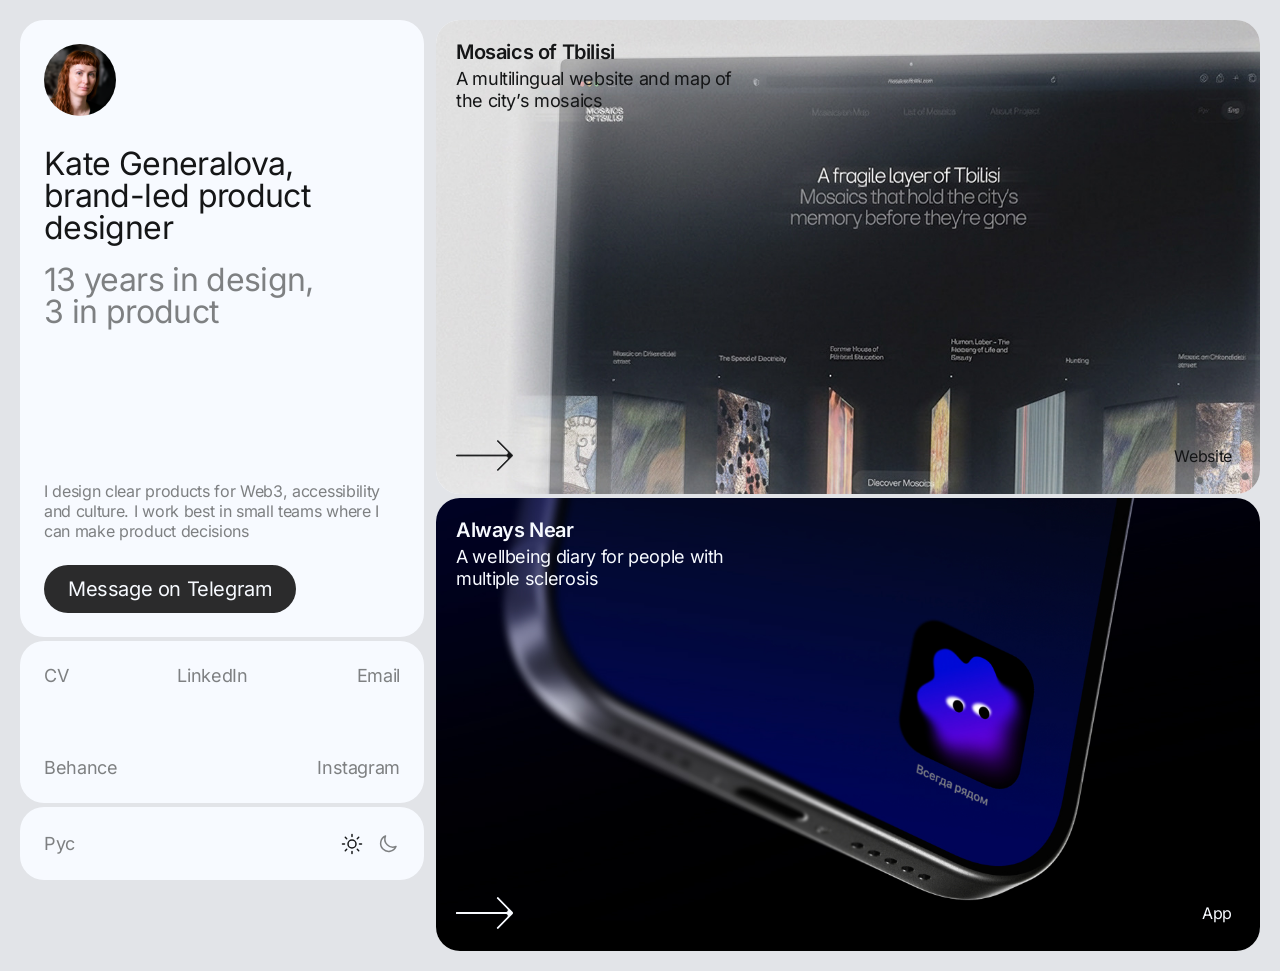
==== index.html @ 85a53da7 "Portfolio site Co-Authored-By: Claude Opus 5.5 <noreply@anthropic.com>" ====
<!doctype html>
<html lang="en">
<head>
<meta charset="utf-8">
<meta name="viewport" content="width=device-width, initial-scale=1">
<meta http-equiv="Content-Security-Policy" content="default-src 'self'; img-src 'self' data:; media-src 'self'; style-src 'self'; script-src 'self'; font-src 'self'; connect-src 'none'; object-src 'none'; base-uri 'none'; form-action 'none'">
<meta name="referrer" content="strict-origin-when-cross-origin">
<title>Катерина Генералова, продуктовый дизайнер</title>
<link rel="stylesheet" href="css/tokens.css">
<link rel="stylesheet" href="css/styles.css">
<script src="js/theme.js"></script>
<script src="js/app.js" defer></script>
</head>
<body>
<svg class="svg-defs" width="0" height="0" aria-hidden="true" focusable="false"><filter id="tint-light" color-interpolation-filters="sRGB"><feColorMatrix type="matrix" values="0 0 0 0 0.9686  0 0 0 0 0.9804  0 0 0 0 1  0 0 0 1 0"/></filter></svg>
<a class="skip-link" href="#projects" data-i18n="skip">К содержимому</a>

<div class="layout">

  <!-- Mobile header (hidden on desktop). Figma 73:3357 -->
  <header class="panel mobile-head">
    <a class="nav-link t-link-24" href="https://drive.google.com/file/d/1fg4uXJg_R9ozg3dvVXu9_5D3tAVqgk2d/view" data-cv rel="noopener noreferrer" target="_blank" data-i18n="cv">CV</a>
    <!-- Figma 75:3471: Telegram button appears here once the profile button scrolls out of view (js/app.js) -->
    <a class="btn btn-small head-btn" href="https://t.me/Kate_Ge" target="_blank" rel="noopener noreferrer" data-i18n="btn_tg" tabindex="-1" aria-hidden="true">Message on Telegram</a>
    <button class="menu-btn" type="button" aria-label="Меню" data-i18n-aria="menu" aria-expanded="false" aria-controls="mobile-menu"><img src="assets/menu.svg" width="32" height="32" alt=""></button>
    <!-- Menu contents: same links as the desktop links panel, without CV. Layout inside is not in Figma, built from the desktop link style -->
    <ul class="mobile-menu" id="mobile-menu" hidden>
      <li><a class="nav-link t-link-24" href="https://www.linkedin.com/in/kate-generalova/" target="_blank" rel="noopener noreferrer">LinkedIn</a></li>
      <li><a class="nav-link t-link-24" href="mailto:kate.ge.dsgn@gmail.com">Email</a></li>
      <li><a class="nav-link t-link-24" href="https://www.behance.net/katya-generalova" target="_blank" rel="noopener noreferrer">Behance</a></li>
      <li><a class="nav-link t-link-24" href="https://www.instagram.com/ka_te_ge/" target="_blank" rel="noopener noreferrer">Instagram</a></li>
      <li><button class="nav-link t-link-24 lang-btn" type="button" data-lang-toggle>Eng</button></li>
      <li class="mobile-theme"><div class="theme-switch" role="group" aria-label="Тема" data-i18n-aria="theme_label">
          <button class="theme-btn" type="button" data-theme-set="light" aria-pressed="false" aria-label="Светлая тема" data-i18n-aria="theme_light"><svg class="theme-icon" width="24" height="24" viewBox="0 0 24 24" fill="none" stroke="currentColor" stroke-width="1.5" stroke-linecap="round" stroke-linejoin="round" aria-hidden="true" focusable="false"><circle cx="12" cy="12" r="4"/><path d="M12 2.5v2M12 19.5v2M2.5 12h2M19.5 12h2M5.3 5.3l1.4 1.4M17.3 17.3l1.4 1.4M5.3 18.7l1.4-1.4M17.3 6.7l1.4-1.4"/></svg></button>
          <button class="theme-btn" type="button" data-theme-set="dark" aria-pressed="false" aria-label="Тёмная тема" data-i18n-aria="theme_dark"><svg class="theme-icon" width="24" height="24" viewBox="0 0 24 24" fill="none" stroke="currentColor" stroke-width="1.5" stroke-linecap="round" stroke-linejoin="round" aria-hidden="true" focusable="false"><path d="M20 14.5A8 8 0 0 1 9.5 4a8 8 0 1 0 10.5 10.5z"/></svg></button>
        </div></li>
    </ul>
  </header>

  <aside class="sidebar">
    <section class="panel profile" aria-label="Профиль" data-i18n-aria="profile_label">
      <div class="profile-top">
        <img class="avatar" src="assets/avatar.png" width="72" height="72" alt="" data-i18n-alt="avatar">
        <h1 class="profile-name"><span class="t-heading-32 name" data-i18n="name">Катерина Генералова, продуктовый дизайнер с бренд-бэкграундом</span> <span class="t-heading-32 subtitle" data-i18n="subtitle">13 лет в дизайне,
3 года в продукте</span></h1>
      </div>
      <div class="profile-bottom">
        <p class="bio t-tag-16" data-i18n="bio">Проектирую понятные продукты: Web3, доступность, культура. Лучше всего работаю в небольших командах, где можно принимать продуктовые решения</p>
        <a class="btn" href="https://t.me/Kate_Ge" target="_blank" rel="noopener noreferrer" data-i18n="btn_tg">написать в Telegram</a>
      </div>
    </section>

    <nav class="panel links" aria-label="Ссылки" data-i18n-aria="links_label">
      <ul class="links-row">
        <li><a class="nav-link t-link-24" href="https://drive.google.com/file/d/1fg4uXJg_R9ozg3dvVXu9_5D3tAVqgk2d/view" data-cv rel="noopener noreferrer" target="_blank" data-i18n="cv">CV</a></li>
        <li><a class="nav-link t-link-24" href="https://www.linkedin.com/in/kate-generalova/" target="_blank" rel="noopener noreferrer">LinkedIn</a></li>
        <li><a class="nav-link t-link-24" href="mailto:kate.ge.dsgn@gmail.com">Email</a></li>
      </ul>
      <ul class="links-row">
        <li><a class="nav-link t-link-24" href="https://www.behance.net/katya-generalova" target="_blank" rel="noopener noreferrer">Behance</a></li>
        <li><a class="nav-link t-link-24" href="https://www.instagram.com/ka_te_ge/" target="_blank" rel="noopener noreferrer">Instagram</a></li>
      </ul>
    </nav>

    <!-- Figma final 2, 169:4164: language and theme sit in the bottom panel on desktop -->
    <div class="panel settings">
      <button class="nav-link t-link-24 lang-btn" type="button" data-lang-toggle>Eng</button>
      <div class="theme-switch" role="group" aria-label="Тема" data-i18n-aria="theme_label">
        <button class="theme-btn" type="button" data-theme-set="light" aria-pressed="false" aria-label="Светлая тема" data-i18n-aria="theme_light"><svg class="theme-icon" width="24" height="24" viewBox="0 0 24 24" fill="none" stroke="currentColor" stroke-width="1.5" stroke-linecap="round" stroke-linejoin="round" aria-hidden="true" focusable="false"><circle cx="12" cy="12" r="4"/><path d="M12 2.5v2M12 19.5v2M2.5 12h2M19.5 12h2M5.3 5.3l1.4 1.4M17.3 17.3l1.4 1.4M5.3 18.7l1.4-1.4M17.3 6.7l1.4-1.4"/></svg></button>
        <button class="theme-btn" type="button" data-theme-set="dark" aria-pressed="false" aria-label="Тёмная тема" data-i18n-aria="theme_dark"><svg class="theme-icon" width="24" height="24" viewBox="0 0 24 24" fill="none" stroke="currentColor" stroke-width="1.5" stroke-linecap="round" stroke-linejoin="round" aria-hidden="true" focusable="false"><path d="M20 14.5A8 8 0 0 1 9.5 4a8 8 0 1 0 10.5 10.5z"/></svg></button>
      </div>
    </div>
  </aside>

  <main id="projects" class="projects projects-home" tabindex="-1">
    <a class="project-card has-cover" href="case_mosaics.html">
      <img class="card-cover" src="assets/mosaics/cover-main.jpg" width="1200" height="690" alt="" aria-hidden="true">
      <div class="card-text"><h2 class="t-title-20" data-i18n="m_title">Мозаики Тбилиси</h2><p class="t-desc-20" data-i18n="m_desc">Мультиязычный сайт и карта мозаик города</p></div>
      <span class="arrow-box"><span class="arrow-wrap"><img class="arrow" src="assets/arrow.svg" alt="" width="57.43" height="31.12"></span></span>
      <ul class="tags"><li class="tag t-tag-16" data-i18n="m_tag">Сайт</li></ul>
    </a>
    <a class="project-card has-cover cover-dark" href="case_a11y.html">
      <img class="card-cover" src="assets/a11y/cover-main.jpg" width="1200" height="660" alt="" aria-hidden="true">
      <div class="card-text"><h2 class="t-title-20" data-i18n="a_title">Всегда рядом</h2><p class="t-desc-20" data-i18n="a_card_desc">Дневник самочувствия для людей с рассеянным склерозом</p></div>
      <span class="arrow-box"><span class="arrow-wrap"><img class="arrow" src="assets/arrow.svg" alt="" width="57.43" height="31.12"></span></span>
      <ul class="tags"><li class="tag t-tag-16" data-i18n="a_tag">Приложение</li></ul>
    </a>
    <!-- PLACEHOLDER CARDS, hidden for now. Two half-width cards (.card-pair) for future projects.
         Kept on purpose: uncomment, then set href, title and tags when a new case is ready.
    <div class="card-pair">
      <a class="project-card" href="#">
        <div class="card-text"><h2 class="t-title-20" data-i18n="card_title">Название проекта</h2></div>
        <span class="arrow-box"><span class="arrow-wrap"><img class="arrow" src="assets/arrow.svg" alt="" width="57.43" height="31.12"></span></span>
        <ul class="tags"><li class="tag t-tag-16" data-i18n="tag1">Сайт</li><li class="tag t-tag-16" data-i18n="tag2">Упаковка</li><li class="tag t-tag-16" data-i18n="tag3">Брэндинг</li></ul>
      </a>
      <a class="project-card" href="#">
        <div class="card-text"><h2 class="t-title-20" data-i18n="card_title">Название проекта</h2></div>
        <span class="arrow-box"><span class="arrow-wrap"><img class="arrow" src="assets/arrow.svg" alt="" width="57.43" height="31.12"></span></span>
        <ul class="tags"><li class="tag t-tag-16" data-i18n="tag1">Сайт</li><li class="tag t-tag-16" data-i18n="tag2">Упаковка</li><li class="tag t-tag-16" data-i18n="tag3">Брэндинг</li></ul>
      </a>
    </div>
    -->
  </main>

</div>
</body>
</html>
---- css/tokens.css ----
/* Tokens from Figma file MJMuL77cNh9CYoejPdPXYG, page "UI Kit". Do not add colors without asking the user. */
:root {
  /* colors */
  --color-bg-outer: #E2E4E8;      /* page background behind panels */
  --color-bg-page: #F7FAFF;       /* panels and cards */
  --color-bg-button: #2B2B2C;
  --color-text-primary: #151617;
  --color-text-secondary: #7E8082; /* AA PROBLEM: 3.79:1 on #F7FAFF. OK only for text 24px+. User may replace with a darker value. */
  --color-text-on-button: #F7FAFF;
  --color-border-default: #7E8082;
  /* placeholder only (avatar circle, not in kit): #D5D6D9 */

  /* spacing (px) */
  --space-4: 4px; --space-8: 8px; --space-10: 10px; --space-12: 12px; --space-16: 16px;
  --space-20: 20px; --space-24: 24px; --space-32: 32px;

  /* radius */
  --radius-panel: 24px; --radius-button: 24px; --radius-tag: 12px;

  --font: "Inter", system-ui, sans-serif;
}

/* Text styles. Figma letter spacing in percent = em fraction. */
body { margin: 0; font-family: var(--font); font-weight: 400; background: var(--color-bg-outer); color: var(--color-text-primary); }
.t-heading-32 { font: 400 32px/32px var(--font); letter-spacing: -0.02em; }  /* desktop name and subtitle */
.t-link-24    { font: 400 24px/24px var(--font); letter-spacing: -0.04em; }  /* links; mobile name and subtitle */
.t-title-20   { font: 600 20px/24px var(--font); letter-spacing: -0.02em; }  /* project title; case section headings */
.t-desc-20    { font: 400 20px/24px var(--font); letter-spacing: -0.02em; }  /* project description */
.t-body-18    { font: 400 18px/22px var(--font); letter-spacing: -0.02em; }  /* desktop bio */
.t-tag-16     { font: 400 16px/20px var(--font); letter-spacing: -0.02em; }  /* tags; mobile bio */
.t-text-16    { font: 400 16px/18px var(--font); letter-spacing: -0.02em; }  /* case body text */
.t-label-16   { font: 600 16px/18px var(--font); letter-spacing: -0.02em; }  /* "Моя роль" label; bold numbers in results */
.t-button-20  { font: 400 20px/24px var(--font); letter-spacing: -0.03em; }  /* button */
.t-button-16  { font: 400 16px/20px var(--font); letter-spacing: -0.02em; }  /* button in narrow mobile state (frame 75:3471) */
.t-caption-12 { font: 400 12px/12px var(--font); letter-spacing: -0.02em; }  /* footer */

/* Dark theme: the same palette, roles swapped. No new colors. Page background is the grey, panels are the darkest colour. */
:root { color-scheme: light; }
:root[data-theme="dark"] {
  color-scheme: dark;
  --color-bg-outer: #2B2B2C;
  --color-bg-page: #151617;
  --color-bg-button: #F7FAFF;
  --color-text-primary: #F7FAFF;
  --color-text-secondary: #7E8082;
  --color-text-on-button: #151617;
}
---- css/styles.css ----
/* Inter, self-hosted (Regular 400, Semi Bold 600). Source: @fontsource/inter, OFL license. */
@font-face { font-family: "Inter"; font-weight: 400; font-style: normal; font-display: swap;
  src: url("../assets/fonts/inter-cyrillic-400-normal.woff2") format("woff2");
  unicode-range: U+0301, U+0400-045F, U+0490-0491, U+04B0-04B1, U+2116; }
@font-face { font-family: "Inter"; font-weight: 400; font-style: normal; font-display: swap;
  src: url("../assets/fonts/inter-latin-400-normal.woff2") format("woff2");
  unicode-range: U+0000-00FF, U+0131, U+0152-0153, U+02BB-02BC, U+02C6, U+02DA, U+02DC, U+0304, U+0308, U+0329, U+2000-206F, U+20AC, U+2122, U+2191, U+2193, U+2212, U+2215, U+FEFF, U+FFFD; }
@font-face { font-family: "Inter"; font-weight: 600; font-style: normal; font-display: swap;
  src: url("../assets/fonts/inter-cyrillic-600-normal.woff2") format("woff2");
  unicode-range: U+0301, U+0400-045F, U+0490-0491, U+04B0-04B1, U+2116; }
@font-face { font-family: "Inter"; font-weight: 600; font-style: normal; font-display: swap;
  src: url("../assets/fonts/inter-latin-600-normal.woff2") format("woff2");
  unicode-range: U+0000-00FF, U+0131, U+0152-0153, U+02BB-02BC, U+02C6, U+02DA, U+02DC, U+0304, U+0308, U+0329, U+2000-206F, U+20AC, U+2122, U+2191, U+2193, U+2212, U+2215, U+FEFF, U+FFFD; }

html { -webkit-font-smoothing: antialiased; -moz-osx-font-smoothing: grayscale; text-rendering: optimizeLegibility; }
*, *::before, *::after { box-sizing: border-box; }
h1, h2, h3, p, ul { margin: 0; padding: 0; }
ul { list-style: none; }
a { color: inherit; text-decoration: none; }
button { font: inherit; color: inherit; background: none; border: 0; padding: 0; cursor: pointer; }

/* Keyboard focus */
:focus-visible { outline: 2px solid var(--color-text-primary); outline-offset: 2px; border-radius: 4px; }

.skip-link { position: absolute; left: 20px; top: -64px; z-index: 10; padding: 12px 24px; border-radius: var(--radius-button);
  background: var(--color-bg-button); color: var(--color-text-on-button); font: 400 16px/20px var(--font); }
.skip-link:focus { top: 20px; }

/* Layout: sidebar 404 + column 12 + projects */
.layout { display: grid; grid-template-columns: 404px minmax(0, 1fr); gap: 12px; padding: 20px; align-items: start; }

.panel { background: var(--color-bg-page); border-radius: var(--radius-panel); padding: var(--space-24); }

.sidebar { position: sticky; top: 20px; height: calc(100vh - 40px); min-height: 520px;
  display: grid; grid-template-rows: 1fr auto auto; gap: var(--space-4); }

.profile { display: flex; flex-direction: column; justify-content: space-between; gap: var(--space-24); }
.avatar { width: 72px; height: 72px; border-radius: 50%; object-fit: cover; display: block; margin-bottom: var(--space-32); }
.profile-name { font-weight: 400; }
.profile-name .name { display: block; color: var(--color-text-primary); }
.profile-name .subtitle { display: block; margin-top: var(--space-20); color: var(--color-text-secondary); white-space: pre-line; }
.bio { color: var(--color-text-secondary); margin-bottom: var(--space-24); }


.btn { font: 400 20px/24px var(--font); letter-spacing: -0.02em; display: inline-flex; align-items: center; justify-content: center; gap: var(--space-8); height: 48px; padding: 12px 24px;
  border-radius: var(--radius-button); background: var(--color-bg-button); color: var(--color-text-on-button); }

.links { display: flex; flex-direction: column; justify-content: space-between; gap: var(--space-24); min-height: 162px; }
.links-row { display: flex; flex-wrap: nowrap; justify-content: space-between; gap: 12px; /* mockup gap is 33, but text is wider in browser than in Figma, space-between spreads it */ }
.nav-link { color: var(--color-text-secondary); }
.links .nav-link { font: 400 18px/22px var(--font); letter-spacing: -0.02em; } /* desktop links block: same style as the card description */
.nav-link:hover { color: var(--color-text-primary); }
.lang-btn { align-self: flex-start; }
/* Bottom panel, Figma 169:4164: 404 x 73, controls 24 high sitting 20 above the bottom edge */
.settings { display: flex; align-items: center; justify-content: space-between; min-height: 73px; padding: 0 var(--space-24); }
.settings .nav-link { font: 400 18px/24px var(--font); letter-spacing: -0.02em; }
.settings .lang-btn { align-self: center; } /* the general .lang-btn rule pins it to the top */
.theme-switch { display: flex; gap: var(--space-12); }
.theme-btn { display: flex; align-items: center; justify-content: center; width: 24px; height: 24px; color: var(--color-text-secondary); }
.theme-btn:hover, .theme-btn[aria-pressed="true"] { color: var(--color-text-primary); }
.svg-defs { position: absolute; width: 0; height: 0; overflow: hidden; }
/* Dark theme: the dark arrow in the SVG file is recoloured to the light text colour */
:root[data-theme="dark"] .arrow { filter: url(#tint-light); }


/* Projects. Figma 74:3322: padding 20, text top left (306 wide), bottom row 36 high with arrow and tags centered */
.projects { display: grid; grid-template-columns: minmax(0, 1fr); gap: var(--space-4); }
.projects:focus { outline: none; }
.project-card { display: grid; grid-template-columns: auto 1fr; grid-template-rows: 1fr auto; grid-template-areas: "text text" "arrow tags";
  align-items: center; min-height: 568px; padding: var(--space-20); background: var(--color-bg-page); border-radius: var(--radius-panel); }
.card-text { grid-area: text; align-self: start; width: 306px; max-width: 100%; display: flex; flex-direction: column; gap: var(--space-4); }
.card-text .t-title-20 { color: var(--color-text-primary); }
.card-text .t-desc-20 { color: var(--color-text-primary); font: 400 18px/22px var(--font); letter-spacing: -0.02em; } /* same colour as the title, regular weight (user request). 18/22 on desktop and mobile; Figma mobile frame 75:3391 still shows 20/24 */
.arrow-box { grid-area: arrow; display: flex; align-items: center; height: 36px; }
.arrow-wrap { position: relative; display: block; width: 56.428px; height: 30.118px; }
.arrow { position: absolute; inset: -0.5px; width: 57.43px; height: 31.12px; max-width: none; }
.tags { grid-area: tags; min-width: 0; justify-self: end; display: flex; flex-wrap: wrap; justify-content: flex-end; gap: var(--space-12); }
.tag { padding: var(--space-8); border-radius: var(--radius-tag); color: var(--color-text-secondary); }
/* Card with a cover: the card has the proportions of the image (1200 x 690) and the image fills it. Text keeps the light-theme
   colours in both themes (the cover is light). */
.project-card.has-cover { position: relative; overflow: hidden; isolation: isolate; min-height: 0; aspect-ratio: 1200 / 690;
  --color-text-primary: #151617; --color-text-secondary: #7E8082; }
.project-card.has-cover > :not(.card-cover) { position: relative; z-index: 1; }
.project-card.has-cover .tag { color: #151617; }
.card-cover { position: absolute; inset: 0; z-index: 0; width: 100%; height: 100%; object-fit: cover; }
/* Dark cover (A11Y case, 1200 x 660): light text and arrow in both themes */
.project-card.has-cover.cover-dark { aspect-ratio: 1200 / 660; --color-text-primary: #F7FAFF; --color-text-secondary: #A9ABAE; }
.project-card.has-cover.cover-dark .tag { color: #F7FAFF; }
.project-card.has-cover.cover-dark .arrow, :root[data-theme="dark"] .project-card.has-cover.cover-dark .arrow { filter: url(#tint-light); }
:root[data-theme="dark"] .project-card.has-cover .arrow { filter: none; }
/* TEMPORARY, while the home page has only two projects: on desktop the projects column is at least as tall as the sticky
   sidebar, so both columns end on the same line. The cover cards grow taller than their image ratio and the image is
   cropped at the sides (object-fit: cover). Has no effect once the cards are taller than the sidebar. Remove with the third project. */
@media (min-width: 860px) {
  .projects-home { display: flex; flex-direction: column; min-height: max(520px, calc(100vh - 40px)); }
  .projects-home > .project-card { flex: 1 0 auto; width: 100%; min-width: 0; } /* grows in height only; the width stays the column width */
}
.card-pair { display: grid; grid-template-columns: minmax(0, 1fr) minmax(0, 1fr); gap: var(--space-4); }
/* When the column is too narrow for two cards side by side (desktop layout, under 1100px), stack them */
@media (min-width: 860px) and (max-width: 1099.98px) { .card-pair { grid-template-columns: minmax(0, 1fr); } }
.card-pair .project-card { min-height: 490px; }

/* Case page. Figma 67:2999 (desktop) and 75:3516 (mobile) */
.case { display: flex; flex-direction: column; align-items: stretch; padding: var(--space-20); }
.case-back { position: sticky; top: 20px; z-index: 6; display: block; width: auto; margin: -20px -20px 0; padding: 20px 20px 16px; background: var(--color-bg-page); border-radius: 0; }
.case-back::after { content: ""; position: absolute; left: 0; right: 0; top: 0; height: var(--radius-panel); pointer-events: none;
  background: radial-gradient(circle at 100% 100%, transparent calc(var(--radius-panel) - 0.5px), var(--color-bg-outer) var(--radius-panel)) left top / var(--radius-panel) var(--radius-panel) no-repeat,
              radial-gradient(circle at 0 100%, transparent calc(var(--radius-panel) - 0.5px), var(--color-bg-outer) var(--radius-panel)) right top / var(--radius-panel) var(--radius-panel) no-repeat; } /* outer-colour corners so the stuck bar keeps the panel's rounded top */
/* Prev / next project, Figma final 2: 169:4149 (next only), 169:4137 (both), 169:4172 (prev only).
   Each link fills its part of the panel, so the whole area is clickable. Arrow and text sit on the bottom edge, 20 apart. */
.case-nav { display: flex; min-height: 150px; padding: 0; }
.case-nav-link { flex: 1 1 0; min-width: 0; display: flex; align-items: flex-end; gap: var(--space-20); padding: var(--space-20); border-radius: var(--radius-panel); }
.case-nav-link.is-next { justify-content: flex-end; }
.case-nav-link:focus-visible { outline-offset: -2px; }
.case-nav-link.is-prev .arrow-wrap { transform: scaleX(-1); }
.case-nav-link .arrow-wrap { flex-shrink: 0; margin-bottom: 0; }
.case-nav-link:hover .next-label { color: var(--color-text-primary); }
.next-text { display: flex; flex-direction: column; gap: var(--space-4); max-width: 306px; min-width: 0; }
.next-label { color: var(--color-text-secondary); }
.next-name { color: var(--color-text-primary); }
.case-back::before { content: ""; position: absolute; left: 0; right: 0; top: -20px; height: 20px; background: var(--color-bg-outer); }
.case-back .arrow-wrap { width: 56.428px; height: 30.118px; }
.case-back .arrow-wrap { transform: scaleX(-1); }
.case-head { display: flex; justify-content: space-between; align-items: flex-start; gap: var(--space-24); margin-top: 44px; }
.case-intro { max-width: 619px; display: flex; flex-direction: column; gap: var(--space-4); }
.case-intro .t-title-20 { color: var(--color-text-primary); }
.case-intro .t-desc-20 { color: var(--color-text-secondary); }
.case .tags { grid-area: auto; justify-self: auto; flex-shrink: 0; }
.case-role { display: flex; gap: 12px; align-items: baseline; margin-top: 36px; }
.case-label { font: 600 16px/18px var(--font); letter-spacing: -0.02em; color: var(--color-text-primary); }
.case-text { font: 400 16px/20px var(--font); letter-spacing: -0.02em; color: var(--color-text-secondary); }
.case-num { font-weight: 600; color: var(--color-text-primary); }
.case-cols { display: grid; grid-template-columns: minmax(0, 1fr) minmax(0, 1fr); gap: var(--space-4); margin-top: 56px; }
.case-col { display: flex; flex-direction: column; gap: var(--space-4); }
.case-copy { display: flex; flex-direction: column; gap: 0; }
.case-copy > h3 { margin-bottom: var(--space-4); }
.case-col .t-title-20, .case-copy .t-title-20 { color: var(--color-text-primary); }
.case-media { height: 318px; border-radius: var(--radius-panel); background: var(--color-bg-outer); }
.case-media-lg { height: 455px; margin-top: 36px; }
.case-fig { margin: 20px 0 0; }
.case-block.case-duo { display: grid; grid-template-columns: repeat(2, minmax(0, 1fr)); gap: var(--space-4); }
.case-block.case-duo .case-copy { max-width: none; }
.case-fig img, .case-video { display: block; width: 100%; height: auto; border-radius: var(--radius-panel); background: var(--color-bg-outer); }
html[lang="ru"] .m-en, html[lang="en"] .m-ru { display: none; }
.case-block { display: flex; flex-direction: column; gap: var(--space-20); margin-top: 40px; }
.case-block .case-copy { max-width: 680px; }
/* A11Y case: meta rows (role, mentors, team + timeline), part 2 heading, two images side by side */
.case-meta { display: flex; flex-direction: column; gap: 36px; margin-top: 36px; }
.case-meta .case-role { margin-top: 0; }
.case-meta-row { display: flex; flex-wrap: wrap; column-gap: 84px; row-gap: 36px; }
.case-h-sub { color: var(--color-text-secondary); }
.case-sub { margin: var(--space-20) 0 var(--space-4); }
.case-block-tight { margin-top: 24px; }
.case-fig-duo { display: grid; grid-template-columns: repeat(2, minmax(0, 1fr)); gap: var(--space-4); }
/* Mentor comment (Figma-style image) over the top right corner of a picture or video. Sizes are in % of the media width,
   so the comment scales with it. Half of the comment sticks out above the media: the figure reserves that space on top. */
.case-fig.has-comment { position: relative; --cw: 34.25%; --cr: 0.3382; padding-top: calc(var(--cw) * var(--cr) / 2); }
.case-fig.c-tall { --cr: 0.4623; }
.case-comment { position: absolute; top: 0; right: 2.25%; z-index: 1; width: var(--cw); height: auto; }
.case-fig .case-comment { width: var(--cw); border-radius: 0; background: none; }

.mobile-head { display: none; }
.head-btn { display: none; }

/* Tablet: 860 to 1099px. The sidebar gets about 22% narrower (404 -> 316) and its type and paddings follow the mobile sizes,
   so the left block stays clearly narrower than the projects column. */
@media (min-width: 860px) and (max-width: 1099.98px) {
  .layout { grid-template-columns: 316px minmax(0, 1fr); }
  .profile { padding: var(--space-20); }
  .avatar { margin-bottom: var(--space-24); }
  .profile-name .name, .profile-name .subtitle { font: 400 24px/24px var(--font); letter-spacing: -0.04em; }
  .profile-name .subtitle { margin-top: var(--space-16); }
  .bio { font: 400 16px/20px var(--font); letter-spacing: -0.02em; margin-bottom: var(--space-20); }
  .btn { letter-spacing: -0.03em; }
  .links { padding: var(--space-20); }
  .settings { padding: 0 var(--space-20); }
}

/* Mobile: below 860px, where the sidebar and the projects column become about equal. Figma mobile frames 73:3268 and 75:3471 */
@media (max-width: 859.98px) {
  .layout { display: flex; flex-direction: column; align-items: stretch; gap: var(--space-4); }
  .sidebar { display: contents; }
  .layout { padding-top: 0; }
  /* Sticky header. ::before paints the page colour behind it: 20px above, the 4px gap below, and below the gap two
     inverse 24px corners, so the card scrolling under the header looks like a block with rounded top corners.
     ::after is the rounded header card itself, drawn on top. */
  .mobile-head { display: flex; align-items: center; justify-content: space-between; padding: var(--space-20); order: 0;
    position: sticky; top: 20px; z-index: 5; margin-top: var(--space-20); background: transparent; }
  .mobile-head::before { content: ""; position: absolute; z-index: -2; left: 0; right: 0; top: -20px; bottom: calc(-4px - var(--radius-panel)); pointer-events: none;
    background:
      radial-gradient(circle at 100% 100%, transparent calc(var(--radius-panel) - 0.5px), var(--color-bg-outer) var(--radius-panel)) left bottom / var(--radius-panel) var(--radius-panel) no-repeat,
      radial-gradient(circle at 0 100%, transparent calc(var(--radius-panel) - 0.5px), var(--color-bg-outer) var(--radius-panel)) right bottom / var(--radius-panel) var(--radius-panel) no-repeat,
      linear-gradient(var(--color-bg-outer), var(--color-bg-outer)) left top / 100% calc(100% - var(--radius-panel)) no-repeat; }
  .mobile-head::after { content: ""; position: absolute; z-index: -1; inset: 0; border-radius: var(--radius-panel); background: var(--color-bg-page); pointer-events: none; }
  .mobile-head { flex-wrap: wrap; row-gap: var(--space-24); }
  .mobile-menu { flex-basis: 100%; display: flex; flex-direction: column; gap: var(--space-24); }
  .mobile-menu[hidden] { display: none; }
  .btn-small { font: 400 16px/20px var(--font); letter-spacing: -0.02em; height: auto; }
  .mobile-head.is-scrolled .head-btn { display: inline-flex; }
  .menu-btn { display: block; width: 32px; height: 32px; }
  .menu-btn img { display: block; }
  .profile { order: 1; padding: var(--space-20); min-height: 500px; }
  .avatar { margin-bottom: var(--space-24); }
  .profile-name .name, .profile-name .subtitle { font: 400 24px/24px var(--font); letter-spacing: -0.04em; }
  .profile-name .subtitle { margin-top: var(--space-16); white-space: normal; } /* no forced line break on mobile, wraps only when the width requires it */
  .bio { font: 400 16px/20px var(--font); letter-spacing: -0.02em; margin-bottom: var(--space-20); }
  .btn { letter-spacing: -0.03em; }
  .links { display: none; }
  .projects { order: 2; }
  .project-card { grid-template-columns: 1fr; grid-template-rows: auto 1fr auto; grid-template-areas: "text" "tags" "arrow"; align-items: start; min-height: 568px; }
  .project-card.has-cover .card-text .t-desc-20 { display: none; } /* low cover on mobile: the description would sit on the image and be unreadable (user decision) */
  .card-text { width: auto; }  .tags { justify-self: start; justify-content: flex-start; margin-top: 0; align-self: center; } /* tag sits in the middle between the title and the arrow */
  .arrow-box { align-self: end; }
  .page-case .profile { display: none; } /* Figma 75:3516 has no profile panel on the case page */
  .case { order: 2; }
  .case-nav { order: 3; flex-direction: column; } /* both links: stacked on mobile, prev on top */
  .case-nav-link { flex: 1 0 auto; }
  .case-nav-link.is-next { justify-content: space-between; }
  .settings { display: none; } /* language and theme live in the mobile menu */
  .case-head { margin-top: 0; }
  .case-back { display: none; } /* no back arrow in Figma mobile frame 75:3516 */
  .case .tags { display: none; } /* not shown in Figma mobile frame 75:3516 */
  .case-role { flex-direction: column; gap: var(--space-8); margin-top: 40px; }
  .case-cols { grid-template-columns: minmax(0, 1fr); gap: 32px; margin-top: 38px; }
  .case-media, .case-media-lg { height: 243px; }
  .case-media-lg { margin-top: 36px; }
  .card-pair { grid-template-columns: 1fr; }
  .card-pair .project-card { min-height: 568px; }
  .case-block.case-duo { grid-template-columns: minmax(0, 1fr); gap: var(--space-20); }
  .case-meta { gap: 24px; margin-top: 40px; }
  .case-meta .case-role { margin-top: 0; }
  .case-meta-row { flex-direction: column; row-gap: 24px; }
  .case-fig-duo { grid-template-columns: minmax(0, 1fr); }
  .case-fig.has-comment { --cw: 36%; }
}

@media (prefers-reduced-motion: reduce) {
  * { animation: none !important; transition: none !important; scroll-behavior: auto !important; }
}
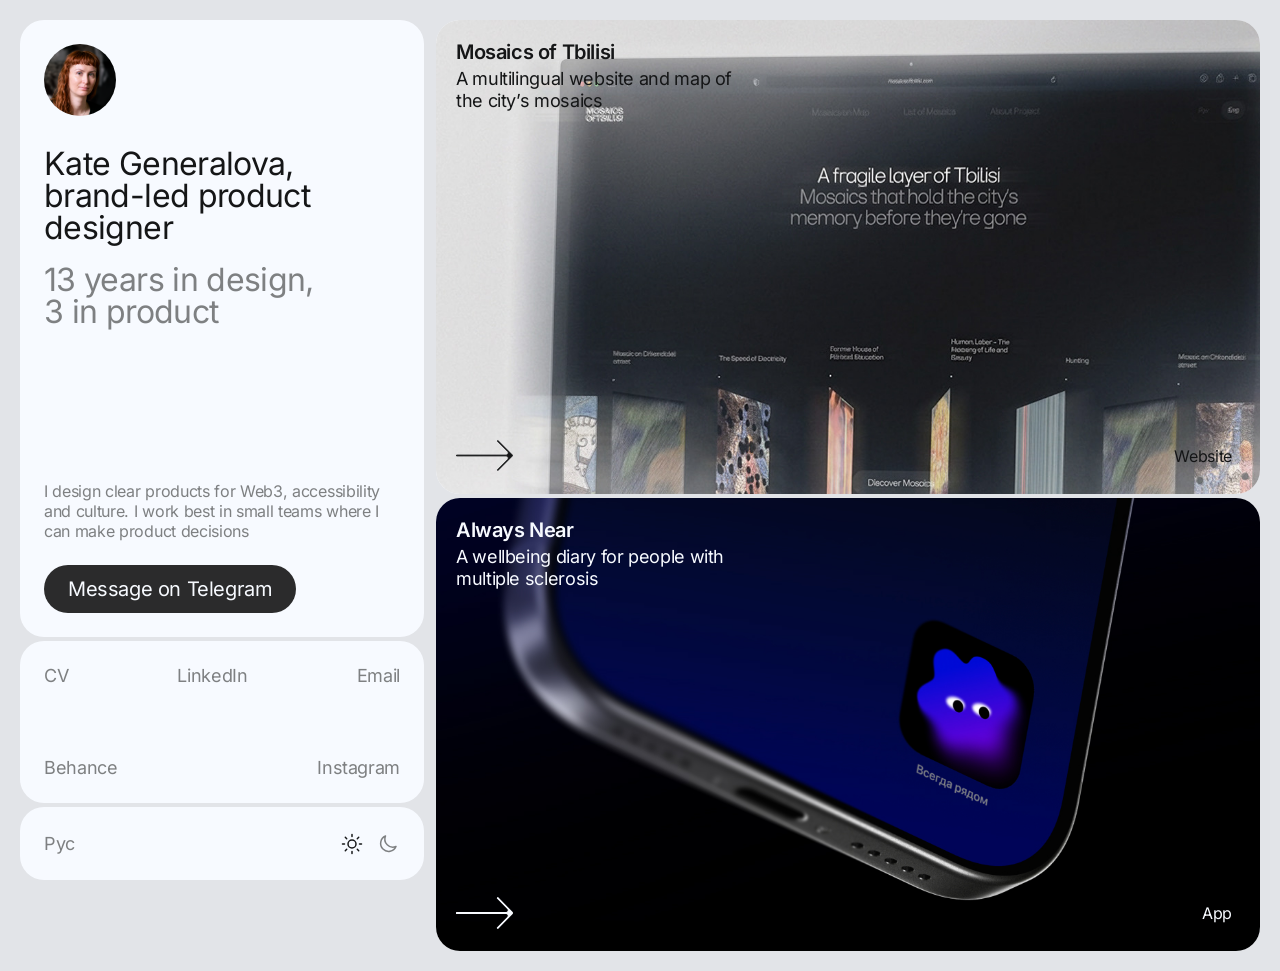
==== commit d010ed23: "Add favicon and Apple touch icon from the profile photo Co-Authored-By: Claude Opus 5.5 <noreply@ant" ====
--- a/index.html
+++ b/index.html
@@ -6,6 +6,9 @@
 <meta http-equiv="Content-Security-Policy" content="default-src 'self'; img-src 'self' data:; media-src 'self'; style-src 'self'; script-src 'self'; font-src 'self'; connect-src 'none'; object-src 'none'; base-uri 'none'; form-action 'none'">
 <meta name="referrer" content="strict-origin-when-cross-origin">
 <title>Катерина Генералова, продуктовый дизайнер</title>
+<link rel="icon" type="image/png" sizes="32x32" href="assets/favicon-32.png">
+<link rel="icon" type="image/png" sizes="192x192" href="assets/favicon-192.png">
+<link rel="apple-touch-icon" href="assets/apple-touch-icon.png">
 <link rel="stylesheet" href="css/tokens.css">
 <link rel="stylesheet" href="css/styles.css">
 <script src="js/theme.js"></script>
--- a/css/styles.css
+++ b/css/styles.css
@@ -35,6 +35,11 @@
   display: grid; grid-template-rows: 1fr auto auto; gap: var(--space-4); }
 
 .profile { display: flex; flex-direction: column; justify-content: space-between; gap: var(--space-24); }
+/* Case pages: the whole profile panel links to the home page; the button sits above the link */
+.profile { position: relative; }
+.profile-home { position: absolute; inset: 0; z-index: 1; border-radius: var(--radius-panel); }
+.profile-home:focus-visible { outline-offset: -2px; border-radius: var(--radius-panel); }
+.profile .btn { position: relative; z-index: 2; }
 .avatar { width: 72px; height: 72px; border-radius: 50%; object-fit: cover; display: block; margin-bottom: var(--space-32); }
 .profile-name { font-weight: 400; }
 .profile-name .name { display: block; color: var(--color-text-primary); }
